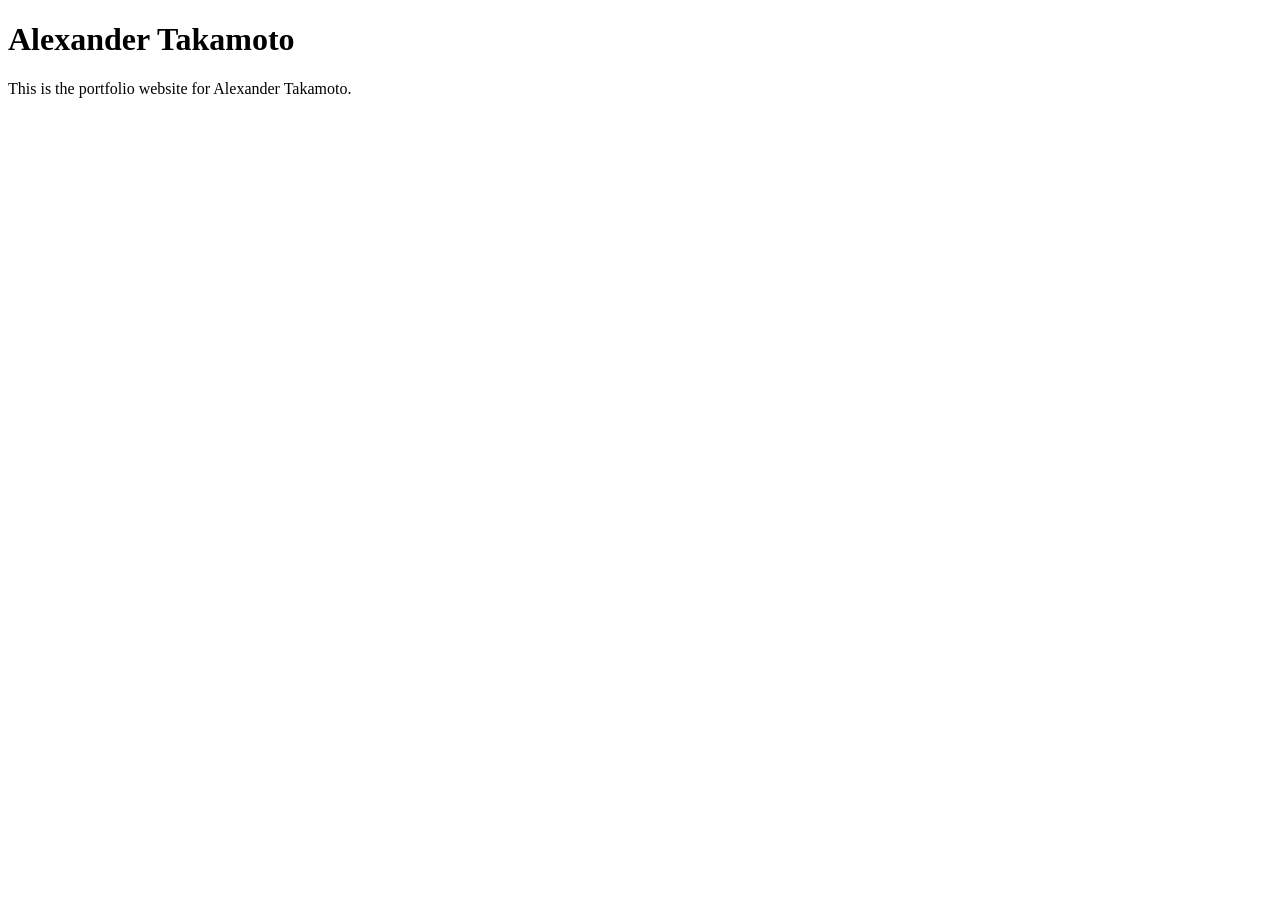
==== index.html @ f8049e54 "Create index.html" ====
<!DOCTYPE html>
<html lang="en">
<head>
    <meta charset="UTF-8">
    <meta name="viewport" content="width=device-width, initial-scale=1.0">
    <title>Alexander Takamoto: Personal site and portfolio</title>
</head>
<body>
    <h1>Alexander Takamoto</h1>
    <p>This is the portfolio website for Alexander Takamoto.</p>
</body>
</html>
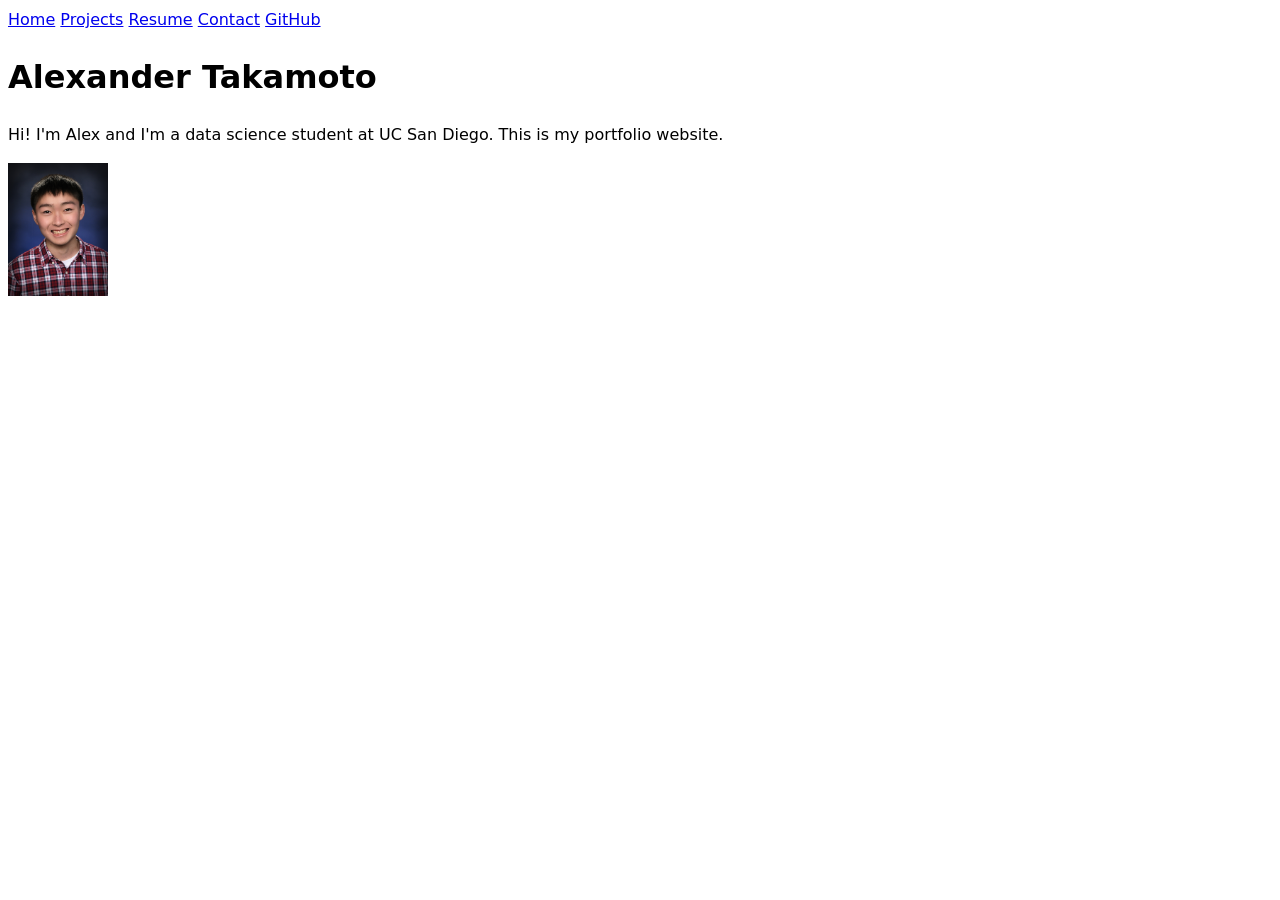
==== commit 5064eead: "Updated site with new pages" ====
--- a/index.html
+++ b/index.html
@@ -4,9 +4,18 @@
     <meta charset="UTF-8">
     <meta name="viewport" content="width=device-width, initial-scale=1.0">
     <title>Alexander Takamoto: Personal site and portfolio</title>
+    <link rel="stylesheet" href="style.css">
 </head>
 <body>
+    <nav>
+        <a href="index.html">Home</a>
+        <a href="projects/index.html">Projects</a>
+        <a href="resume/index.html">Resume</a>
+        <a href="contact/index.html">Contact</a>
+        <a href="https://github.com/Atakamoto" target="_blank">GitHub</a>
+    </nav>
     <h1>Alexander Takamoto</h1>
-    <p>This is the portfolio website for Alexander Takamoto.</p>
+    <p>Hi! I'm Alex and I'm a data science student at UC San Diego. This is my portfolio website.</p>
+    <img src="images/alex_portrait.jpg" alt="Portrait of Alexander Takamoto" width="100">
 </body>
 </html>
--- a/style.css
+++ b/style.css
@@ -0,0 +1,6 @@
+body {
+  /* Set line height to 1.5 times the font size
+	   and use the OS’s UI font as the website font
+	 */
+  font: 100%/1.5 system-ui;
+}
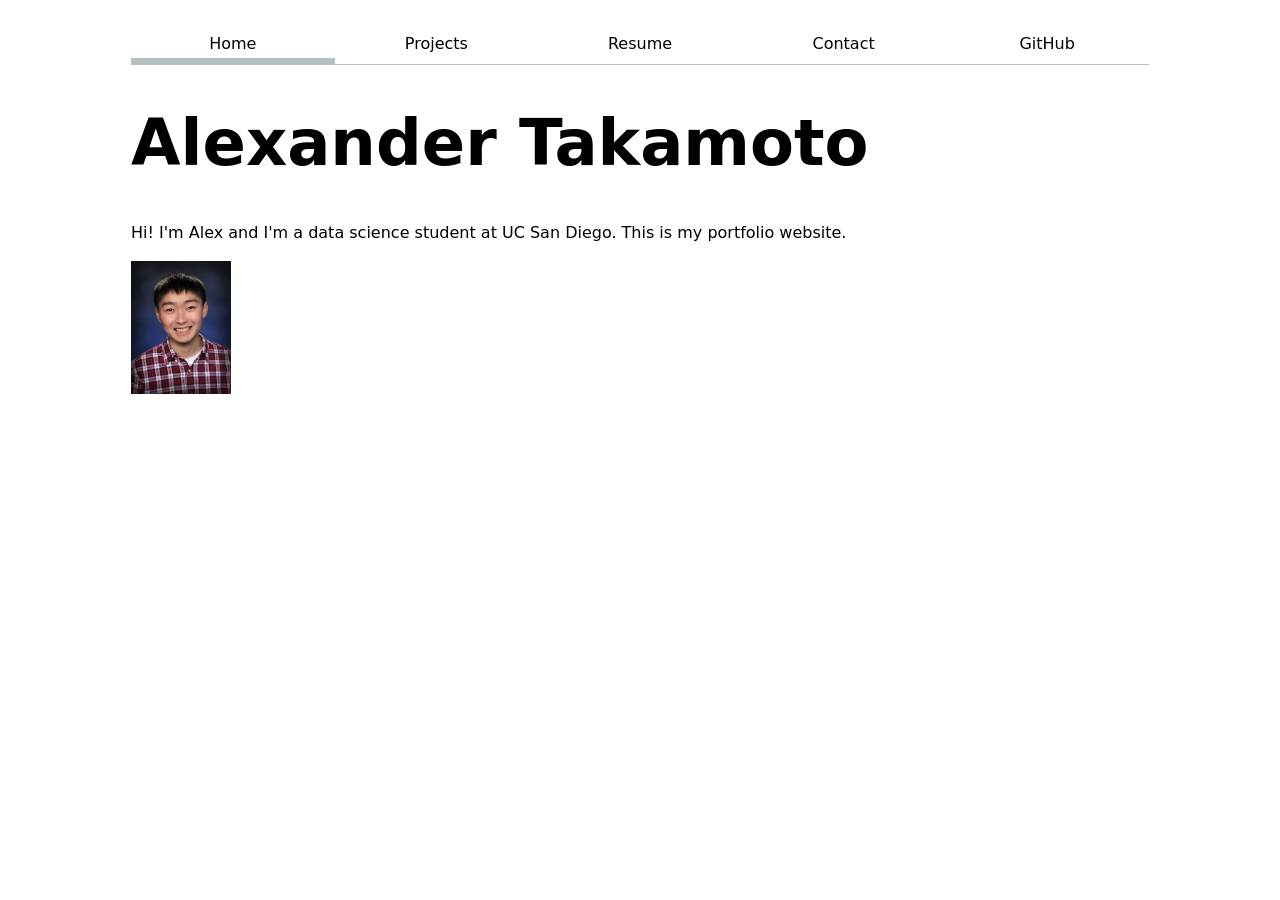
==== commit d700d56b: "Updated for lab 2" ====
--- a/index.html
+++ b/index.html
@@ -8,7 +8,7 @@
 </head>
 <body>
     <nav>
-        <a href="index.html">Home</a>
+        <a href="index.html" class="current">Home</a>
         <a href="projects/index.html">Projects</a>
         <a href="resume/index.html">Resume</a>
         <a href="contact/index.html">Contact</a>
--- a/style.css
+++ b/style.css
@@ -1,6 +1,148 @@
+html {
+  --color-accent: oklch(65% 50% 0);
+  accent-color: var(--color-accent);
+}
+
 body {
-  /* Set line height to 1.5 times the font size
-	   and use the OS’s UI font as the website font
-	 */
   font: 100%/1.5 system-ui;
-}+  max-width: 100ch;
+  margin-inline: auto;
+  padding: 1rem;
+}
+
+nav {
+  display: flex;
+  margin-bottom: 1.5rem;
+  border-bottom: 1px solid oklch(80% 3% 200);
+}
+
+nav a {
+  flex: 1;
+  text-decoration: none;
+  color: inherit;
+  text-align: center;
+  padding: 0.5em;
+}
+
+nav a.current {
+  border-bottom: 0.4em solid oklch(80% 3% 200);
+  padding-bottom: 0.1em;
+}
+
+nav a:hover {
+  border-bottom: 0.4em solid var(--color-accent);
+  padding-bottom: 0.1em;
+  background-color: oklch(from var(--color-accent) 95% 5% h);
+}
+
+h1 {
+  font-size: 400%;
+}
+
+h1, h2, h3, h4, h5, h6 {
+  line-height: 1.1;
+  text-wrap: balance;
+}
+
+form {
+  display: grid;
+  grid-template-columns: auto 1fr;
+  gap: 1em;
+}
+
+label {
+  display: grid;
+  grid-template-columns: subgrid;
+  grid-column: 1 / -1;
+}
+
+input,
+textarea,
+button {
+  font: inherit;
+}
+
+input,
+textarea {
+  width: 100%;
+  box-sizing: border-box;
+}
+
+button {
+  grid-column: 1 / -1;
+}
+
+.projects {
+  display: grid;
+  grid-template-columns: repeat(auto-fill, minmax(15em, 1fr));
+  gap: 1em;
+}
+
+.projects article {
+  display: grid;
+  grid-template-rows: subgrid;
+  grid-row: span 3;
+}
+
+.projects h2 {
+  margin: 0;
+}
+
+.projects img {
+  max-width: 100%;
+}
+
+.resume {
+  max-width: 75ch;
+}
+
+.resume h1 {
+  font-size: 300%;
+  margin-bottom: 0.25em;
+}
+
+.resume > p {
+  margin-top: 0;
+  color: oklch(45% 3% 200);
+}
+
+.resume section {
+  margin-block: 2rem;
+}
+
+.resume h2 {
+  font-size: 1.4rem;
+  border-bottom: 2px solid oklch(80% 3% 200);
+  padding-bottom: 0.3em;
+  margin-bottom: 1rem;
+}
+
+.resume article {
+  margin-block: 1rem;
+}
+
+.resume header {
+  margin-bottom: 0.5rem;
+}
+
+.resume h3 {
+  margin-bottom: 0.15em;
+}
+
+.resume header p {
+  margin: 0;
+}
+
+.resume time {
+  color: oklch(45% 3% 200);
+  font-size: 0.95rem;
+}
+
+.resume ul {
+  margin-top: 0.5rem;
+  padding-left: 1.25rem;
+}
+
+.resume li {
+  margin-bottom: 0.35rem;
+}
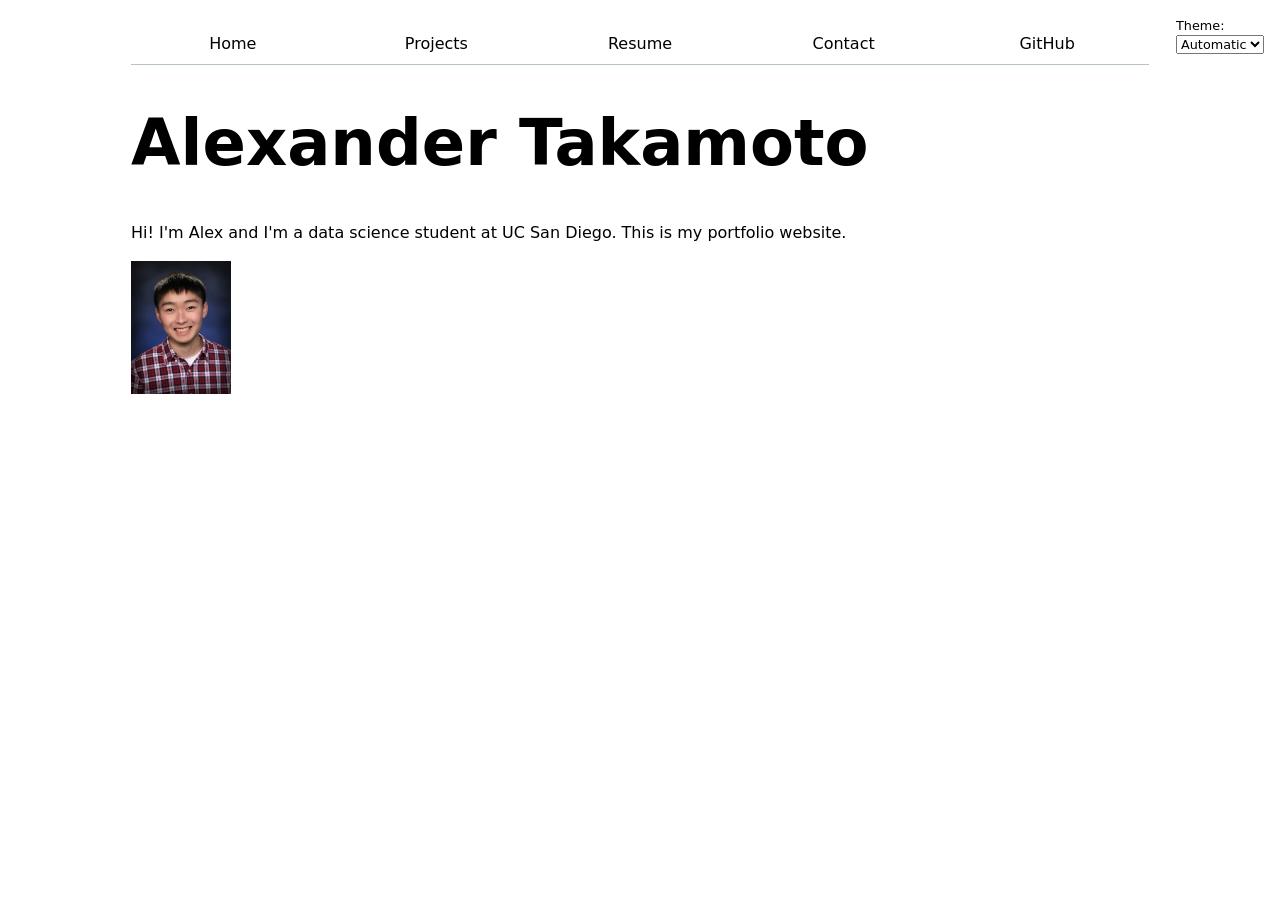
==== commit 6ca2a394: "Finished Lab3" ====
--- a/index.html
+++ b/index.html
@@ -7,15 +7,9 @@
     <link rel="stylesheet" href="style.css">
 </head>
 <body>
-    <nav>
-        <a href="index.html" class="current">Home</a>
-        <a href="projects/index.html">Projects</a>
-        <a href="resume/index.html">Resume</a>
-        <a href="contact/index.html">Contact</a>
-        <a href="https://github.com/Atakamoto" target="_blank">GitHub</a>
-    </nav>
     <h1>Alexander Takamoto</h1>
     <p>Hi! I'm Alex and I'm a data science student at UC San Diego. This is my portfolio website.</p>
     <img src="images/alex_portrait.jpg" alt="Portrait of Alexander Takamoto" width="100">
+    <script type="module" src="global.js"></script>
 </body>
 </html>
--- a/style.css
+++ b/style.css
@@ -1,6 +1,7 @@
 html {
   --color-accent: oklch(65% 50% 0);
   accent-color: var(--color-accent);
+  color-scheme: light dark;
 }
 
 body {
@@ -11,9 +12,10 @@
 }
 
 nav {
+  --border-color: oklch(50% 10% 200 / 40%);
   display: flex;
   margin-bottom: 1.5rem;
-  border-bottom: 1px solid oklch(80% 3% 200);
+  border-bottom: 1px solid var(--border-color);
 }
 
 nav a {
@@ -32,7 +34,7 @@
 nav a:hover {
   border-bottom: 0.4em solid var(--color-accent);
   padding-bottom: 0.1em;
-  background-color: oklch(from var(--color-accent) 95% 5% h);
+  background-color: color-mix(in oklch, var(--color-accent), canvas 85%);;
 }
 
 h1 {
@@ -146,3 +148,14 @@
 .resume li {
   margin-bottom: 0.35rem;
 }
+
+.color-scheme {
+  position: absolute;
+  top: 1rem;
+  right: 1rem;
+  font-size: 80%;
+}
+
+select {
+  font: inherit;
+}
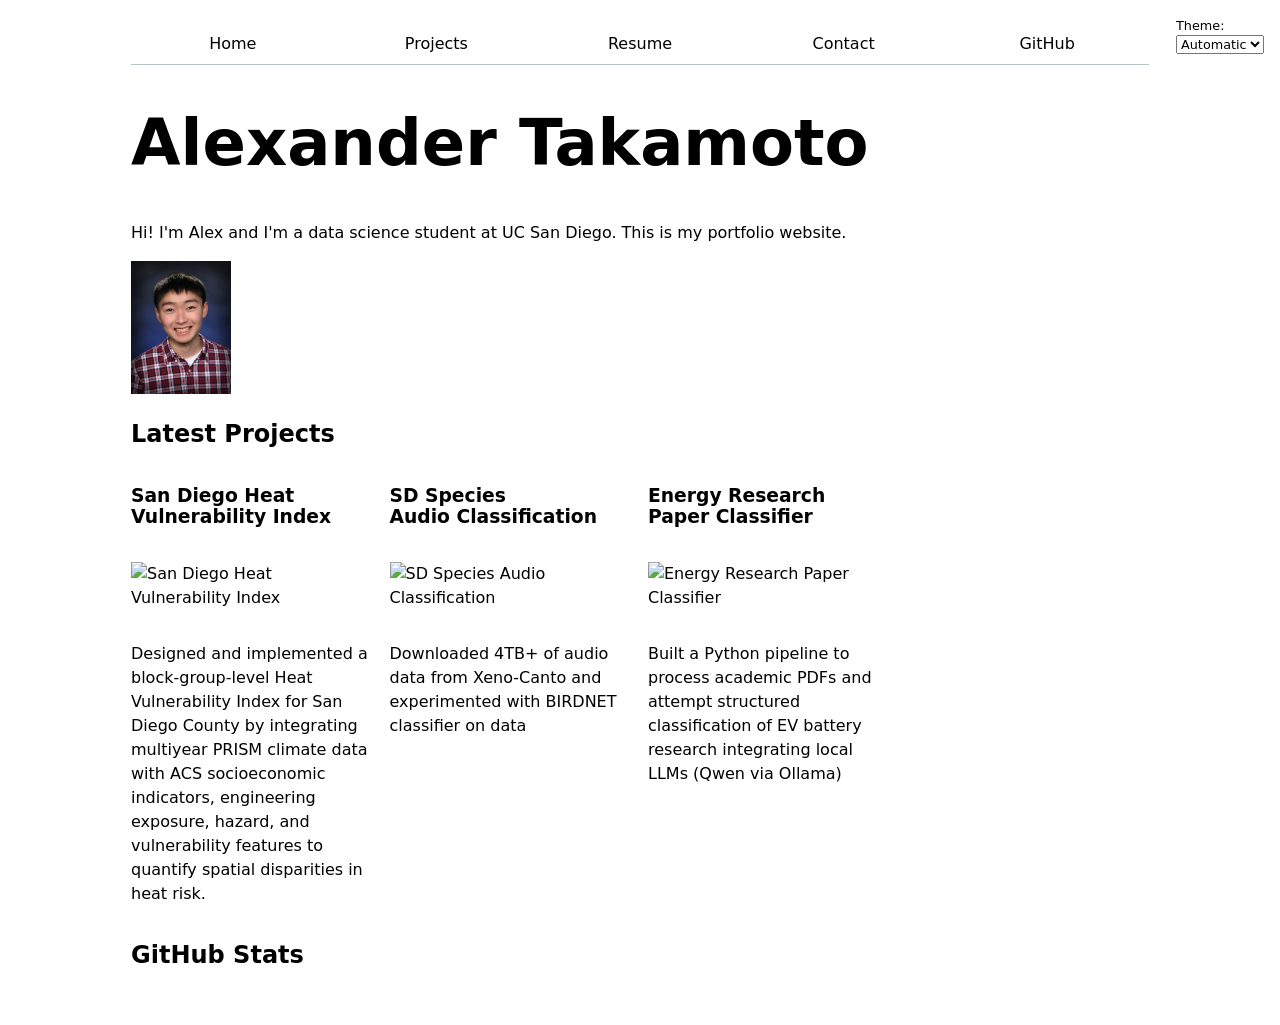
==== commit 44f0af41: "Updated for lab 4" ====
--- a/index.html
+++ b/index.html
@@ -10,6 +10,15 @@
     <h1>Alexander Takamoto</h1>
     <p>Hi! I'm Alex and I'm a data science student at UC San Diego. This is my portfolio website.</p>
     <img src="images/alex_portrait.jpg" alt="Portrait of Alexander Takamoto" width="100">
+
+    <h2>Latest Projects</h2>
+    <div class="projects">
+  <!-- Dynamically added content will appear here -->
+    </div>
     <script type="module" src="global.js"></script>
+    <script src="index.js" type="module" defer></script>
+
+    <h2>GitHub Stats</h2>
+    <div id="profile-stats"></div>  
 </body>
 </html>
--- a/style.css
+++ b/style.css
@@ -158,4 +158,30 @@
 
 select {
   font: inherit;
+}
+
+#profile-stats {
+  margin-top: 2rem;
+}
+
+#profile-stats dl {
+  display: grid;
+  grid-template-columns: repeat(4, 1fr);
+  gap: 1rem;
+  text-align: center;
+}
+
+#profile-stats dt {
+  grid-row: 1;
+  font-size: 0.8rem;
+  color: #666;
+  text-transform: uppercase;
+  letter-spacing: 0.05em;
+}
+
+#profile-stats dd {
+  grid-row: 2;
+  font-size: 2rem;
+  font-weight: bold;
+  margin: 0;
 }
